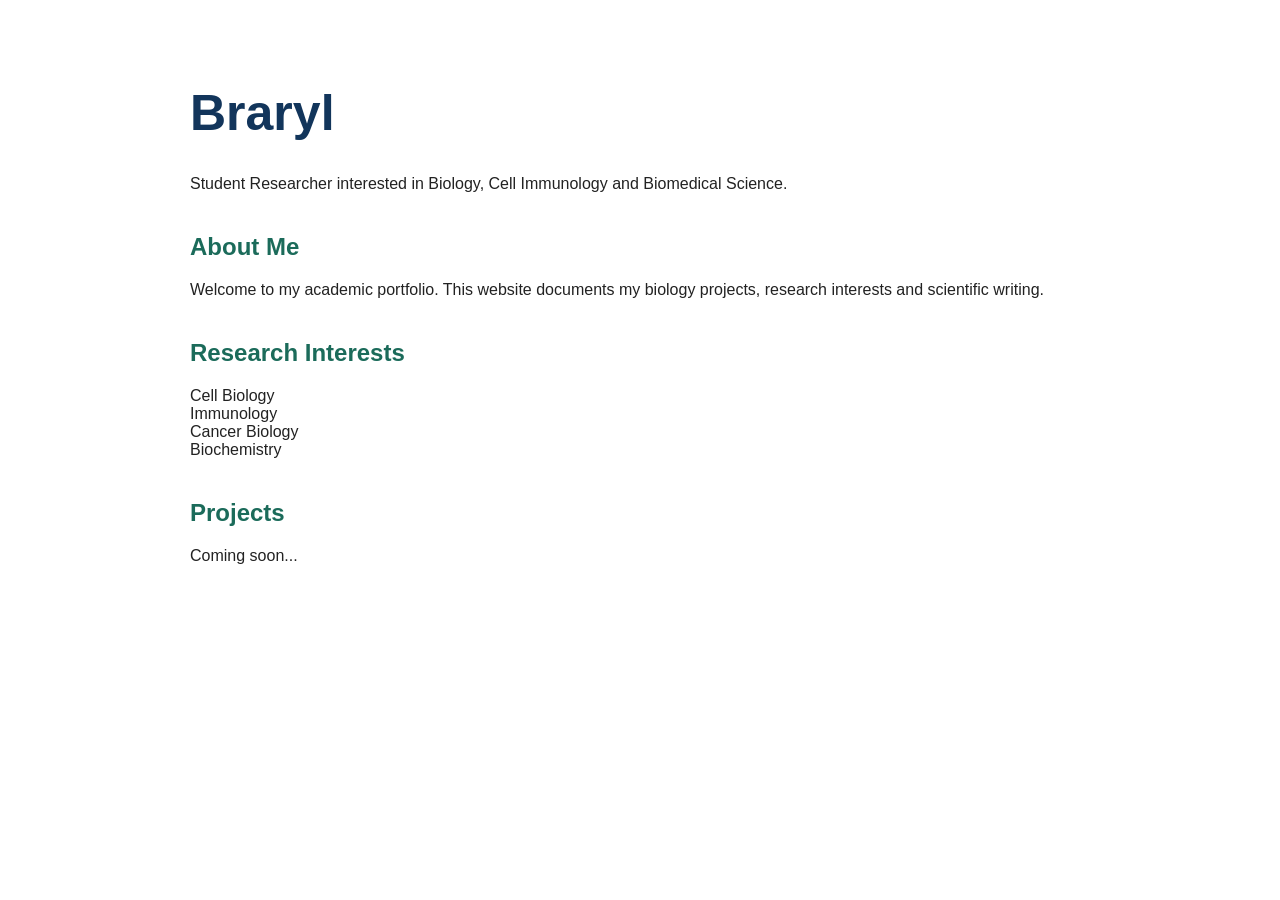
==== index.html @ a24975ad "Create index.html for biology portfolio Initial creation of an HTML portfolio for a biology student," ====
<!DOCTYPE html>
<html lang="en">

<head>
<meta charset="UTF-8">
<title>Braryl | Biology Portfolio</title>

<style>
body {
    font-family: Arial, sans-serif;
    max-width: 900px;
    margin: auto;
    padding: 50px;
    color: #222;
}

h1 {
    font-size: 50px;
    color: #12355B;
}

h2 {
    color: #1B6B5A;
}

section {
    margin-top: 40px;
}
</style>

</head>

<body>

<h1>Braryl</h1>

<p>
Student Researcher interested in Biology,
Cell Immunology and Biomedical Science.
</p>


<section>
<h2>About Me</h2>

<p>
Welcome to my academic portfolio.
This website documents my biology projects,
research interests and scientific writing.
</p>

</section>


<section>
<h2>Research Interests</h2>

<p>
Cell Biology<br>
Immunology<br>
Cancer Biology<br>
Biochemistry
</p>

</section>


<section>
<h2>Projects</h2>

<p>
Coming soon...
</p>

</section>


</body>

</html>
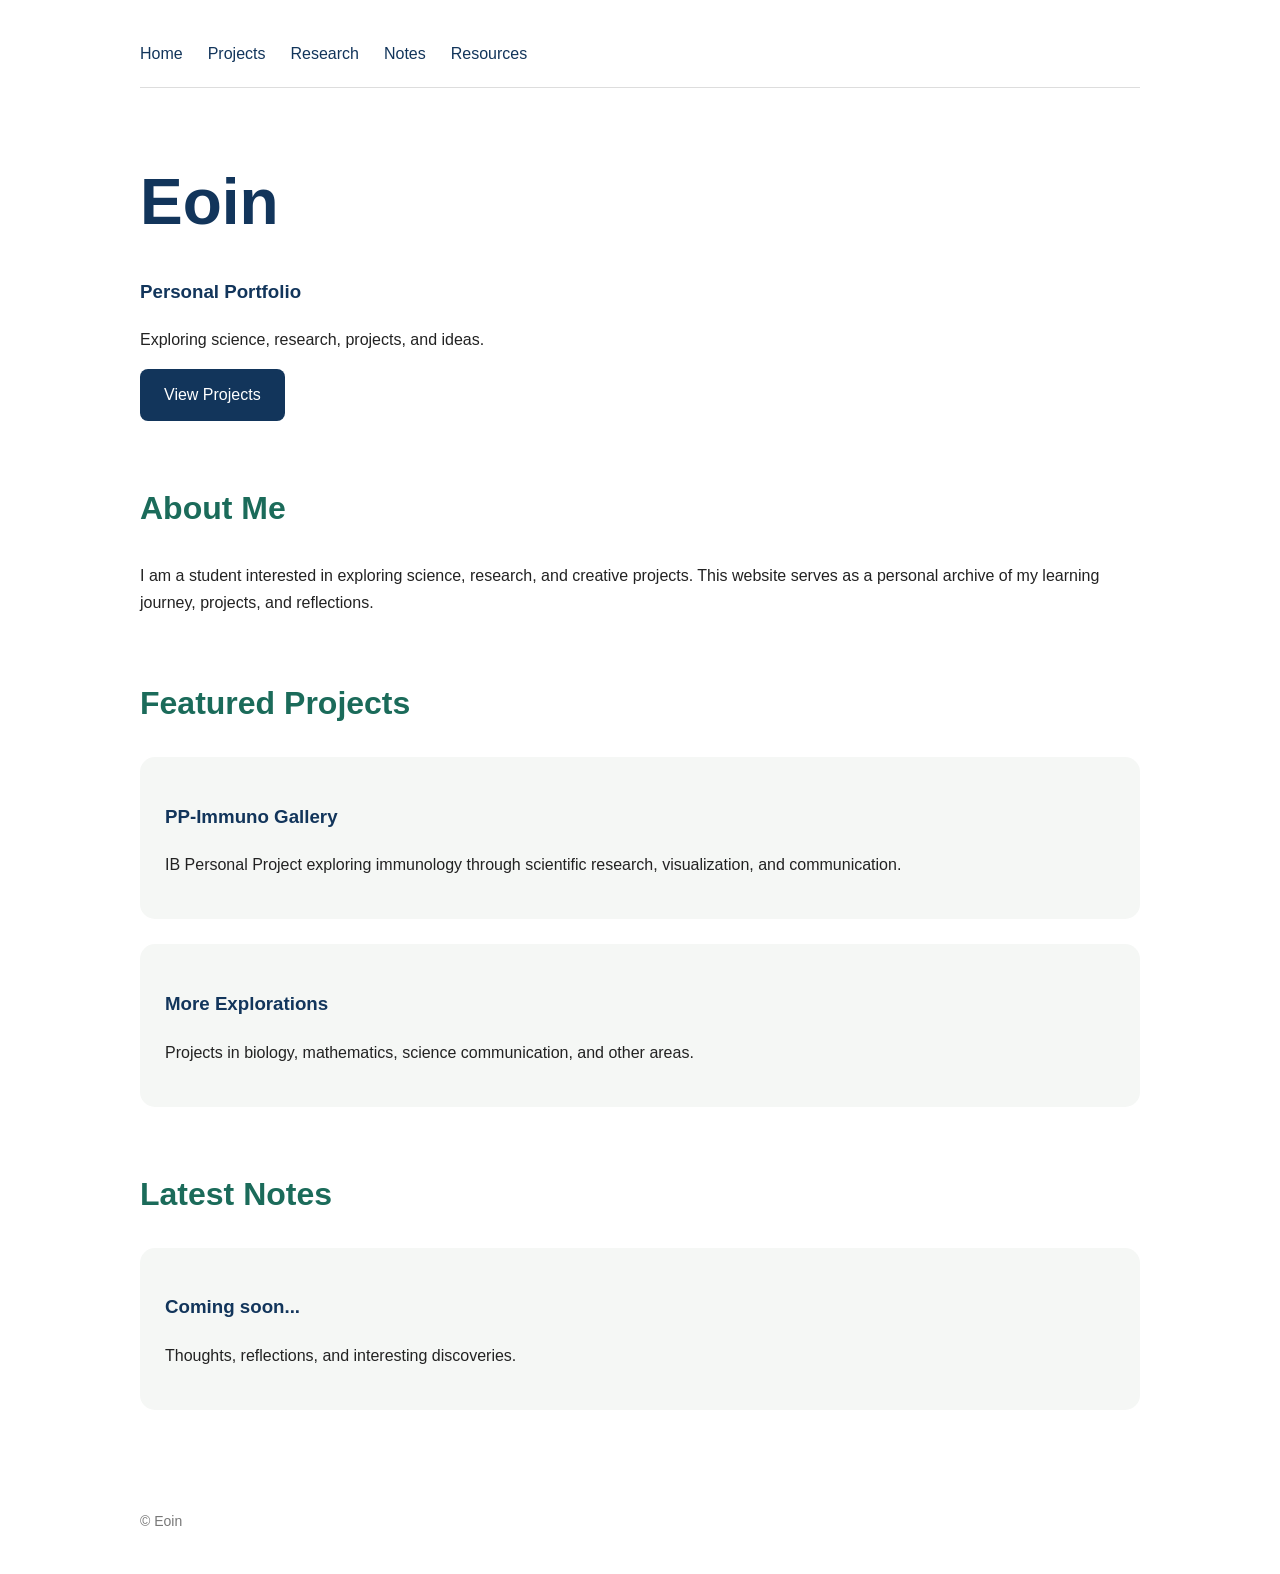
==== commit c94f45f6: "Revise portfolio content and structure Updated the title and content of the portfolio page to reflec" ====
--- a/index.html
+++ b/index.html
@@ -1,80 +1,158 @@
 <!DOCTYPE html>
+
 <html lang="en">
 
+
 <head>
+
 <meta charset="UTF-8">
-<title>Braryl | Biology Portfolio</title>
 
-<style>
-body {
-    font-family: Arial, sans-serif;
-    max-width: 900px;
-    margin: auto;
-    padding: 50px;
-    color: #222;
-}
+<meta name="viewport" content="width=device-width, initial-scale=1.0">
 
-h1 {
-    font-size: 50px;
-    color: #12355B;
-}
+<title>Eoin | Personal Portfolio</title>
 
-h2 {
-    color: #1B6B5A;
-}
-
-section {
-    margin-top: 40px;
-}
-</style>
+<link rel="stylesheet" href="style.css">
 
 </head>
 
+
 <body>
 
-<h1>Braryl</h1>
+
+<nav>
+
+<a href="index.html">Home</a>
+
+<a href="projects.html">Projects</a>
+
+<a href="research.html">Research</a>
+
+<a href="notes.html">Notes</a>
+
+<a href="resources.html">Resources</a>
+
+</nav>
+
+
+
+<h1>Eoin</h1>
+
+
+<h3>
+Personal Portfolio
+</h3>
+
 
 <p>
-Student Researcher interested in Biology,
-Cell Immunology and Biomedical Science.
+Exploring science, research, projects, and ideas.
 </p>
 
 
-<section>
-<h2>About Me</h2>
+
+<a class="button" href="projects.html">
+View Projects
+</a>
+
+
+
+
+<h2>
+About Me
+</h2>
+
 
 <p>
-Welcome to my academic portfolio.
-This website documents my biology projects,
-research interests and scientific writing.
+
+I am a student interested in exploring science,
+research, and creative projects.
+
+This website serves as a personal archive of my
+learning journey, projects, and reflections.
+
 </p>
 
-</section>
 
 
-<section>
-<h2>Research Interests</h2>
+
+
+<h2>
+Featured Projects
+</h2>
+
+
+
+<div class="card">
+
+<h3>
+PP-Immuno Gallery
+</h3>
+
 
 <p>
-Cell Biology<br>
-Immunology<br>
-Cancer Biology<br>
-Biochemistry
+
+IB Personal Project exploring immunology through
+scientific research, visualization, and communication.
+
 </p>
 
-</section>
+
+</div>
 
 
-<section>
-<h2>Projects</h2>
+
+
+<div class="card">
+
+<h3>
+More Explorations
+</h3>
+
 
 <p>
-Coming soon...
+
+Projects in biology, mathematics, science communication,
+and other areas.
+
 </p>
 
-</section>
+
+</div>
+
+
+
+
+<h2>
+Latest Notes
+</h2>
+
+
+<div class="card">
+
+<h3>
+Coming soon...
+</h3>
+
+<p>
+
+Thoughts, reflections, and interesting discoveries.
+
+</p>
+
+
+</div>
+
+
+
+
+<footer>
+
+© Eoin
+
+</footer>
+
 
 
 </body>
 
+
 </html>
--- a/style.css
+++ b/style.css
@@ -0,0 +1,111 @@
+/* General */
+
+body {
+    font-family: "Helvetica Neue", Arial, sans-serif;
+    max-width: 1000px;
+    margin: auto;
+    padding: 40px;
+    line-height: 1.7;
+    color: #222;
+    background-color: #ffffff;
+}
+
+
+/* Navigation */
+
+nav {
+    display: flex;
+    gap: 25px;
+    border-bottom: 1px solid #ddd;
+    padding-bottom: 20px;
+    margin-bottom: 60px;
+}
+
+
+nav a {
+    text-decoration: none;
+    color: #12355B;
+    font-size: 16px;
+}
+
+
+nav a:hover {
+    color: #1B6B5A;
+}
+
+
+/* Headings */
+
+h1 {
+    font-size: 64px;
+    color: #12355B;
+    margin-bottom: 5px;
+}
+
+
+h2 {
+    font-size: 32px;
+    color: #1B6B5A;
+    margin-top: 60px;
+}
+
+
+h3 {
+    color: #12355B;
+}
+
+
+/* Cards */
+
+.card {
+
+    background: #f5f7f5;
+
+    padding: 25px;
+
+    border-radius: 15px;
+
+    margin: 25px 0;
+
+}
+
+
+
+/* Buttons */
+
+.button {
+
+    display: inline-block;
+
+    background: #12355B;
+
+    color:white;
+
+    padding:12px 24px;
+
+    border-radius:8px;
+
+    text-decoration:none;
+
+}
+
+
+.button:hover {
+
+    background:#1B6B5A;
+
+}
+
+
+
+/* Footer */
+
+footer {
+
+    margin-top:100px;
+
+    color:#777;
+
+    font-size:14px;
+
+}
